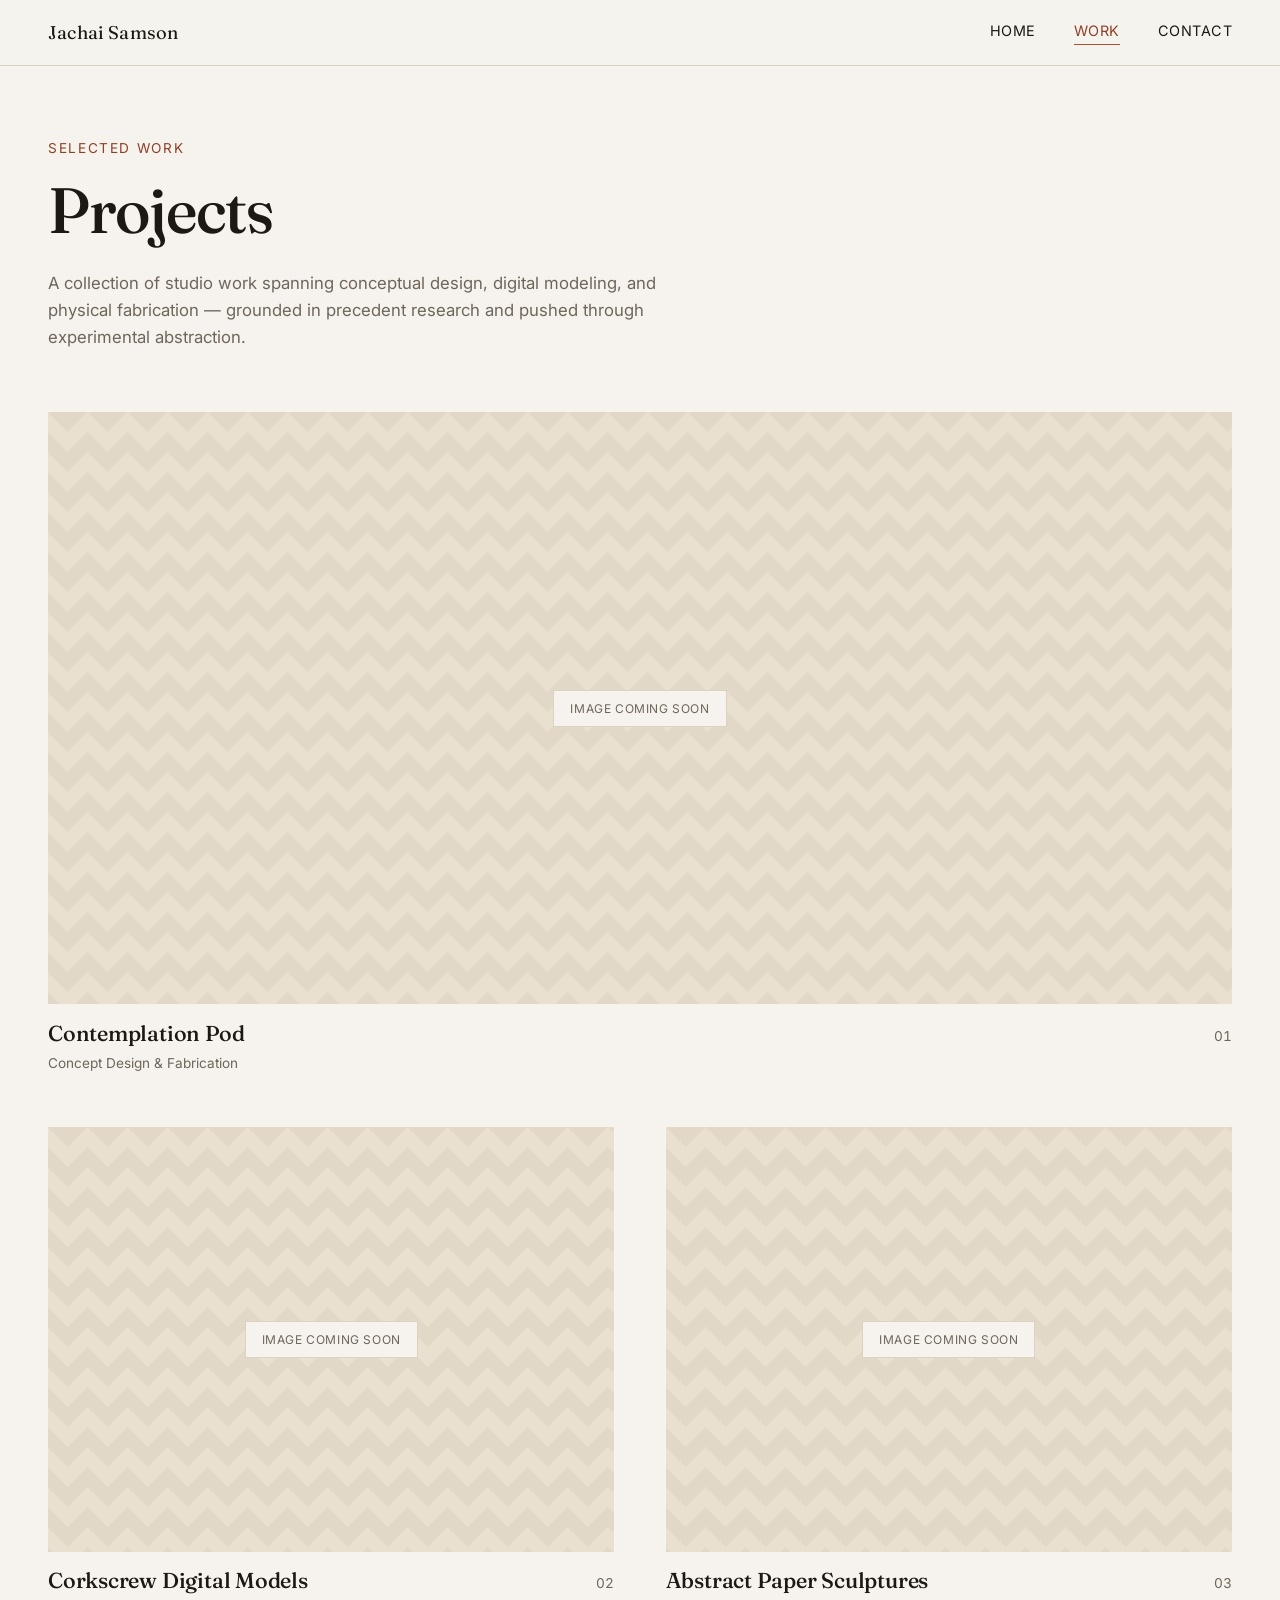
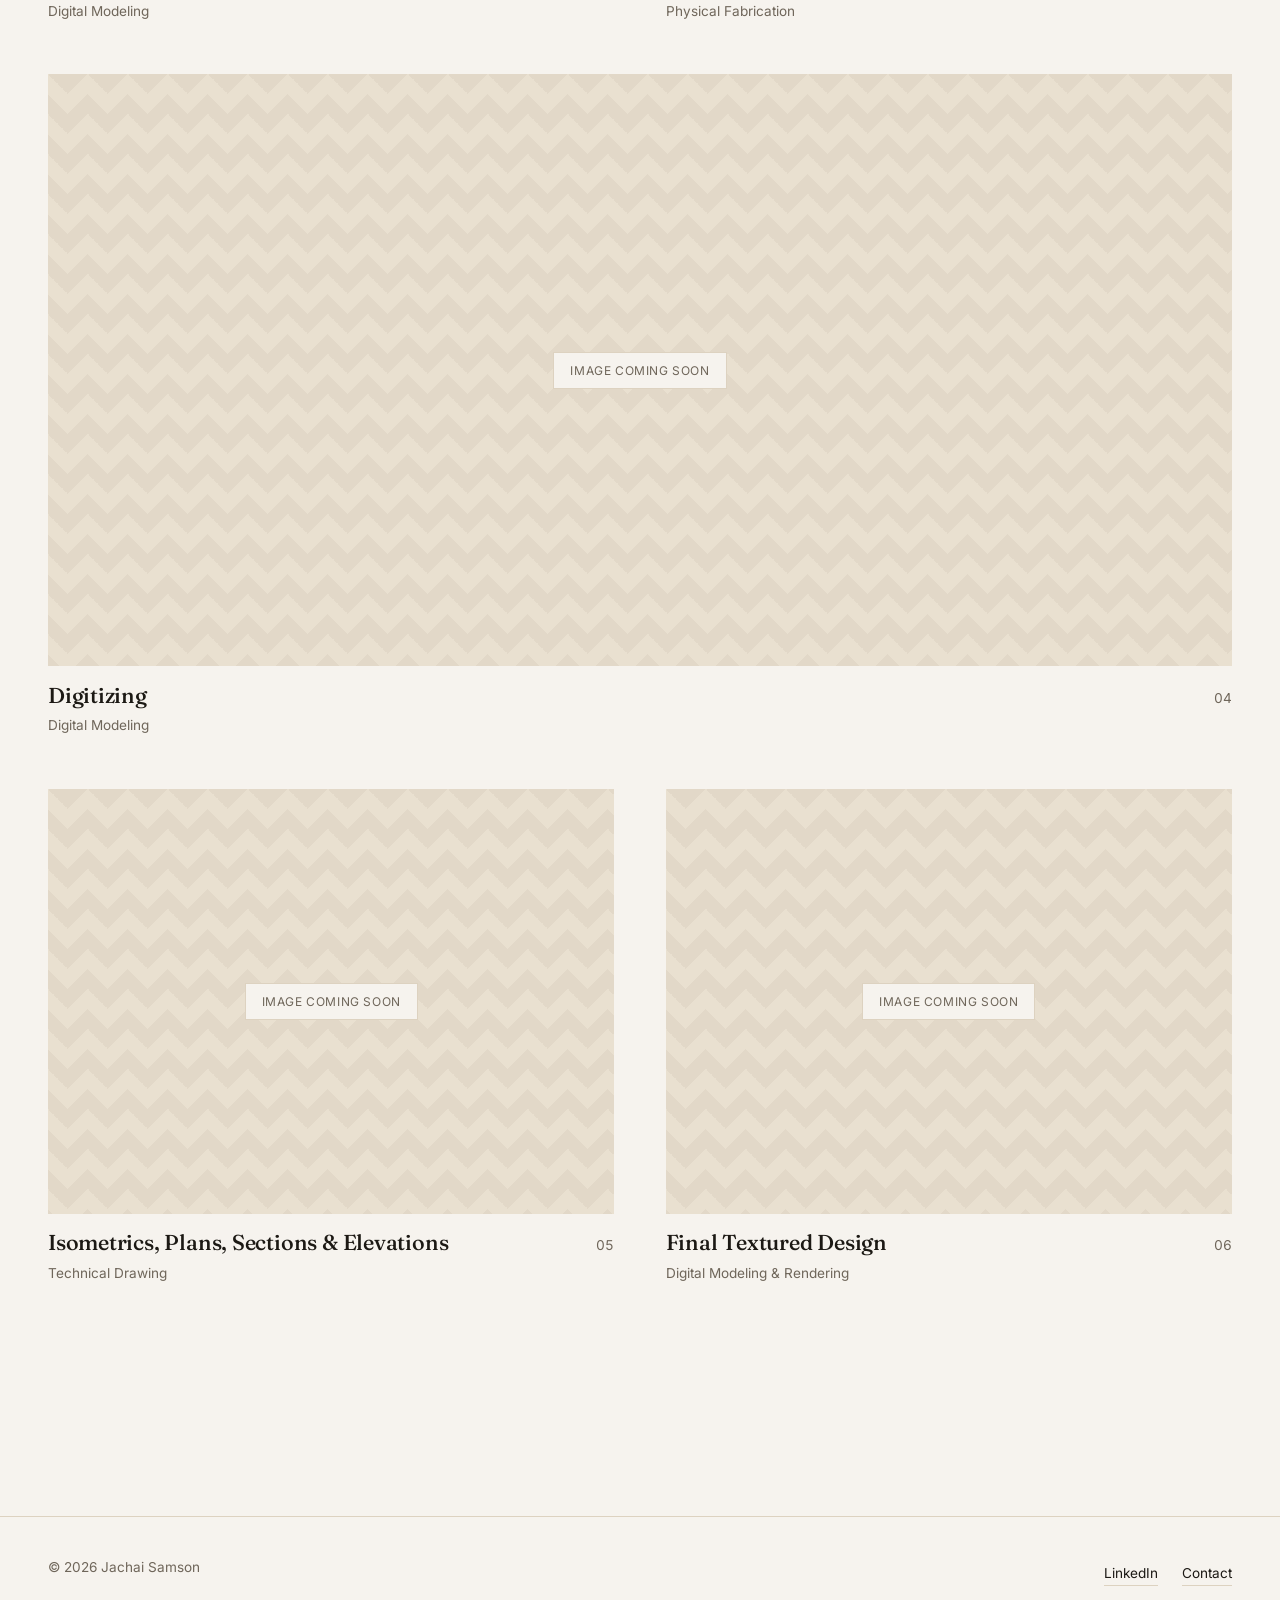
==== work.html @ 69f33fff "Scaffold architecture portfolio site Editorial static site (plain HTML/CSS/JS) replacing the Adobe P" ====
<!doctype html>
<html lang="en">
<head>
  <meta charset="UTF-8" />
  <meta name="viewport" content="width=device-width, initial-scale=1.0" />
  <title>Work — Jachai Samson</title>
  <meta name="description" content="Architecture and design projects by Jachai Samson, spanning conceptual studies, digital modeling, and physical fabrication." />

  <link rel="preconnect" href="https://fonts.googleapis.com" />
  <link rel="preconnect" href="https://fonts.gstatic.com" crossorigin />
  <link href="https://fonts.googleapis.com/css2?family=Fraunces:ital,wght@0,400;0,500;0,600;1,400&family=Inter:wght@400;500;600&display=swap" rel="stylesheet" />

  <link rel="stylesheet" href="css/style.css" />
</head>
<body>
  <a class="visually-hidden" href="#main">Skip to content</a>

  <header class="site-header">
    <div class="container site-header__inner">
      <a class="site-logo" href="index.html">Jachai Samson</a>

      <button class="nav-toggle" aria-label="Toggle navigation" aria-expanded="false">
        <span class="nav-toggle__bar"></span>
        <span class="nav-toggle__bar"></span>
        <span class="nav-toggle__bar"></span>
      </button>

      <nav class="site-nav" aria-label="Primary">
        <a href="index.html">Home</a>
        <a href="work.html" aria-current="page">Work</a>
        <a href="contact.html">Contact</a>
      </nav>
    </div>
  </header>

  <main id="main">
    <div class="container">
      <div class="page-header">
        <p class="page-header__eyebrow">Selected Work</p>
        <h1 class="page-header__title">Projects</h1>
        <p class="page-header__intro">
          A collection of studio work spanning conceptual design, digital modeling, and physical
          fabrication &mdash; grounded in precedent research and pushed through experimental abstraction.
        </p>
      </div>

      <div class="work-grid">
        <a class="work-card reveal" href="projects/contemplation-pod.html">
          <div class="work-card__frame">
            <div class="placeholder-frame"><span>Image coming soon</span></div>
          </div>
          <div class="work-card__meta">
            <h2 class="work-card__title">Contemplation Pod</h2>
            <span class="work-card__number">01</span>
          </div>
          <p class="work-card__tag">Concept Design &amp; Fabrication</p>
        </a>

        <a class="work-card reveal" href="projects/corkscrew-digital-models.html">
          <div class="work-card__frame">
            <div class="placeholder-frame"><span>Image coming soon</span></div>
          </div>
          <div class="work-card__meta">
            <h2 class="work-card__title">Corkscrew Digital Models</h2>
            <span class="work-card__number">02</span>
          </div>
          <p class="work-card__tag">Digital Modeling</p>
        </a>

        <a class="work-card reveal" href="projects/abstract-paper-sculptures.html">
          <div class="work-card__frame">
            <div class="placeholder-frame"><span>Image coming soon</span></div>
          </div>
          <div class="work-card__meta">
            <h2 class="work-card__title">Abstract Paper Sculptures</h2>
            <span class="work-card__number">03</span>
          </div>
          <p class="work-card__tag">Physical Fabrication</p>
        </a>

        <a class="work-card reveal" href="projects/digitizing.html">
          <div class="work-card__frame">
            <div class="placeholder-frame"><span>Image coming soon</span></div>
          </div>
          <div class="work-card__meta">
            <h2 class="work-card__title">Digitizing</h2>
            <span class="work-card__number">04</span>
          </div>
          <p class="work-card__tag">Digital Modeling</p>
        </a>

        <a class="work-card reveal" href="projects/isometrics-plans-sections-elevations.html">
          <div class="work-card__frame">
            <div class="placeholder-frame"><span>Image coming soon</span></div>
          </div>
          <div class="work-card__meta">
            <h2 class="work-card__title">Isometrics, Plans, Sections &amp; Elevations</h2>
            <span class="work-card__number">05</span>
          </div>
          <p class="work-card__tag">Technical Drawing</p>
        </a>

        <a class="work-card reveal" href="projects/final-textured-design.html">
          <div class="work-card__frame">
            <div class="placeholder-frame"><span>Image coming soon</span></div>
          </div>
          <div class="work-card__meta">
            <h2 class="work-card__title">Final Textured Design</h2>
            <span class="work-card__number">06</span>
          </div>
          <p class="work-card__tag">Digital Modeling &amp; Rendering</p>
        </a>
      </div>
    </div>
  </main>

  <footer class="site-footer">
    <div class="container site-footer__inner">
      <p>&copy; 2026 Jachai Samson</p>
      <div class="site-footer__links">
        <a href="https://www.linkedin.com/in/jachai-samson-758833363" target="_blank" rel="noopener">LinkedIn</a>
        <a href="contact.html">Contact</a>
      </div>
    </div>
  </footer>

  <script src="js/main.js"></script>
</body>
</html>
---- css/style.css ----
/* ==========================================================================
   Jachai Samson — Architecture Portfolio
   Design system: editorial/gallery layout, serif display + sans body,
   warm neutral palette with a terracotta accent.
   ========================================================================== */

:root {
  --color-bg: #f6f3ee;
  --color-bg-alt: #eee7db;
  --color-text: #1c1914;
  --color-text-muted: #6f665a;
  --color-accent: #b1502f;
  --color-accent-dim: #8f4026;
  --color-border: #ddd2c0;
  --color-placeholder: #e2d8c8;

  --font-serif: "Fraunces", "Georgia", serif;
  --font-sans: "Inter", -apple-system, BlinkMacSystemFont, "Segoe UI", sans-serif;

  --container-max: 1400px;
  --gutter: clamp(1.25rem, 4vw, 3rem);

  --transition-base: 0.4s cubic-bezier(0.22, 1, 0.36, 1);
}

*,
*::before,
*::after {
  box-sizing: border-box;
}

html {
  scroll-behavior: smooth;
}

body {
  margin: 0;
  background: var(--color-bg);
  color: var(--color-text);
  font-family: var(--font-sans);
  font-size: 16px;
  line-height: 1.6;
  -webkit-font-smoothing: antialiased;
}

img {
  max-width: 100%;
  display: block;
}

a {
  color: inherit;
  text-decoration: none;
}

h1, h2, h3, h4 {
  font-family: var(--font-serif);
  font-weight: 500;
  line-height: 1.1;
  margin: 0;
}

p {
  margin: 0 0 1em;
}

.container {
  max-width: var(--container-max);
  margin: 0 auto;
  padding-left: var(--gutter);
  padding-right: var(--gutter);
}

.visually-hidden {
  position: absolute;
  width: 1px;
  height: 1px;
  overflow: hidden;
  clip: rect(0 0 0 0);
  white-space: nowrap;
}

/* ==========================================================================
   Site header / nav
   ========================================================================== */

.site-header {
  position: sticky;
  top: 0;
  z-index: 100;
  background: rgba(246, 243, 238, 0.9);
  backdrop-filter: blur(8px);
  border-bottom: 1px solid var(--color-border);
}

.site-header__inner {
  display: flex;
  align-items: center;
  justify-content: space-between;
  padding-top: 1.1rem;
  padding-bottom: 1.1rem;
}

.site-logo {
  font-family: var(--font-serif);
  font-size: 1.15rem;
  letter-spacing: 0.01em;
}

.site-nav {
  display: flex;
  align-items: center;
  gap: clamp(1.25rem, 3vw, 2.5rem);
}

.site-nav a {
  font-size: 0.9rem;
  letter-spacing: 0.03em;
  text-transform: uppercase;
  position: relative;
  padding-bottom: 0.2rem;
}

.site-nav a::after {
  content: "";
  position: absolute;
  left: 0;
  right: 100%;
  bottom: 0;
  height: 1px;
  background: var(--color-accent);
  transition: right var(--transition-base);
}

.site-nav a:hover::after,
.site-nav a[aria-current="page"]::after {
  right: 0;
}

.site-nav a[aria-current="page"] {
  color: var(--color-accent-dim);
}

.nav-toggle {
  display: none;
  background: none;
  border: none;
  cursor: pointer;
  padding: 0.5rem;
  margin: -0.5rem;
}

.nav-toggle__bar {
  display: block;
  width: 24px;
  height: 1px;
  background: var(--color-text);
  margin: 6px 0;
  transition: transform var(--transition-base), opacity var(--transition-base);
}

@media (max-width: 720px) {
  .nav-toggle {
    display: block;
    z-index: 110;
  }

  .site-nav {
    position: fixed;
    inset: 0;
    background: var(--color-bg);
    flex-direction: column;
    justify-content: center;
    gap: 2rem;
    transform: translateY(-100%);
    opacity: 0;
    transition: transform var(--transition-base), opacity var(--transition-base);
  }

  .site-nav a {
    font-size: 1.1rem;
  }

  body.nav-open .site-nav {
    transform: translateY(0);
    opacity: 1;
  }

  body.nav-open .nav-toggle__bar:nth-child(1) {
    transform: translateY(7px) rotate(45deg);
  }

  body.nav-open .nav-toggle__bar:nth-child(2) {
    opacity: 0;
  }

  body.nav-open .nav-toggle__bar:nth-child(3) {
    transform: translateY(-7px) rotate(-45deg);
  }

  body.nav-open {
    overflow: hidden;
  }
}

/* ==========================================================================
   Footer
   ========================================================================== */

.site-footer {
  border-top: 1px solid var(--color-border);
  margin-top: clamp(4rem, 10vw, 8rem);
}

.site-footer__inner {
  display: flex;
  flex-wrap: wrap;
  gap: 1rem 2rem;
  align-items: center;
  justify-content: space-between;
  padding-top: 2.5rem;
  padding-bottom: 2.5rem;
  font-size: 0.85rem;
  color: var(--color-text-muted);
}

.site-footer a {
  color: var(--color-text);
  border-bottom: 1px solid var(--color-border);
  transition: border-color var(--transition-base), color var(--transition-base);
}

.site-footer a:hover {
  color: var(--color-accent);
  border-color: var(--color-accent);
}

.site-footer__links {
  display: flex;
  gap: 1.5rem;
}

/* ==========================================================================
   Home page
   ========================================================================== */

.hero {
  min-height: calc(100svh - 65px);
  display: flex;
  flex-direction: column;
  justify-content: center;
  padding-top: clamp(2rem, 8vh, 5rem);
  padding-bottom: clamp(2rem, 8vh, 5rem);
}

.hero__eyebrow {
  font-size: 0.85rem;
  letter-spacing: 0.12em;
  text-transform: uppercase;
  color: var(--color-accent-dim);
  margin-bottom: 1.5rem;
}

.hero__name {
  font-size: clamp(2.75rem, 9vw, 6.5rem);
  letter-spacing: -0.02em;
  max-width: 16ch;
}

.hero__role {
  font-family: var(--font-serif);
  font-style: italic;
  font-weight: 400;
  font-size: clamp(1.25rem, 2.5vw, 1.75rem);
  color: var(--color-text-muted);
  margin-top: 1rem;
  max-width: 30ch;
}

.hero__bio {
  max-width: 56ch;
  font-size: 1.05rem;
  color: var(--color-text-muted);
  margin-top: 2.25rem;
}

.hero__actions {
  margin-top: 2.5rem;
  display: flex;
  gap: 1.5rem;
  flex-wrap: wrap;
  align-items: center;
}

.btn {
  display: inline-flex;
  align-items: center;
  gap: 0.6rem;
  font-size: 0.9rem;
  letter-spacing: 0.03em;
  text-transform: uppercase;
  padding: 0.95rem 1.75rem;
  border: 1px solid var(--color-text);
  transition: background var(--transition-base), color var(--transition-base), border-color var(--transition-base);
}

.btn:hover {
  background: var(--color-text);
  color: var(--color-bg);
}

.btn--accent {
  border-color: var(--color-accent);
  background: var(--color-accent);
  color: #fbf8f3;
}

.btn--accent:hover {
  background: var(--color-accent-dim);
  border-color: var(--color-accent-dim);
  color: #fbf8f3;
}

.credentials {
  padding-top: clamp(3rem, 8vh, 5rem);
  padding-bottom: clamp(3rem, 8vh, 5rem);
  border-top: 1px solid var(--color-border);
  display: grid;
  grid-template-columns: repeat(auto-fit, minmax(220px, 1fr));
  gap: 2.5rem;
}

.credentials__item h3 {
  font-size: 0.8rem;
  letter-spacing: 0.08em;
  text-transform: uppercase;
  color: var(--color-accent-dim);
  margin-bottom: 0.75rem;
  font-family: var(--font-sans);
  font-weight: 600;
}

.credentials__item p {
  color: var(--color-text-muted);
  font-size: 0.95rem;
  margin: 0;
}

/* ==========================================================================
   Page header (used on interior pages)
   ========================================================================== */

.page-header {
  padding-top: clamp(3rem, 8vh, 6rem);
  padding-bottom: clamp(2rem, 5vh, 3rem);
}

.page-header__eyebrow {
  font-size: 0.85rem;
  letter-spacing: 0.12em;
  text-transform: uppercase;
  color: var(--color-accent-dim);
  margin-bottom: 1rem;
}

.page-header__title {
  font-size: clamp(2.25rem, 6vw, 4rem);
  letter-spacing: -0.02em;
  max-width: 20ch;
}

.page-header__intro {
  margin-top: 1.5rem;
  max-width: 60ch;
  color: var(--color-text-muted);
  font-size: 1.05rem;
}

/* ==========================================================================
   Work grid
   ========================================================================== */

.work-grid {
  display: grid;
  grid-template-columns: repeat(2, 1fr);
  gap: clamp(1.5rem, 3vw, 3rem) clamp(1.5rem, 4vw, 4rem);
  padding-bottom: clamp(4rem, 10vh, 7rem);
}

.work-card {
  display: block;
}

.work-card:nth-child(3n+1) {
  grid-column: 1 / -1;
}

.work-card__frame {
  position: relative;
  overflow: hidden;
  aspect-ratio: 4 / 3;
  background: var(--color-placeholder);
}

.work-card:nth-child(3n+1) .work-card__frame {
  aspect-ratio: 16 / 8;
}

.work-card__frame img {
  width: 100%;
  height: 100%;
  object-fit: cover;
  transition: transform 0.6s cubic-bezier(0.22, 1, 0.36, 1);
}

.work-card:hover .work-card__frame img {
  transform: scale(1.035);
}

.placeholder-frame {
  width: 100%;
  height: 100%;
  display: flex;
  align-items: center;
  justify-content: center;
  color: var(--color-text-muted);
  background-image: linear-gradient(135deg, var(--color-placeholder) 25%, transparent 25%),
    linear-gradient(225deg, var(--color-placeholder) 25%, transparent 25%),
    linear-gradient(45deg, var(--color-placeholder) 25%, transparent 25%),
    linear-gradient(315deg, var(--color-placeholder) 25%, #e9e0d0 25%);
  background-position: 20px 0, 20px 0, 0 0, 0 0;
  background-size: 40px 40px;
  background-color: #efe7d9;
}

.placeholder-frame span {
  background: var(--color-bg);
  border: 1px solid var(--color-border);
  padding: 0.5rem 1rem;
  font-size: 0.75rem;
  letter-spacing: 0.05em;
  text-transform: uppercase;
  color: var(--color-text-muted);
}

.work-card__meta {
  display: flex;
  justify-content: space-between;
  align-items: baseline;
  margin-top: 1.1rem;
  gap: 1rem;
}

.work-card__title {
  font-size: 1.35rem;
  letter-spacing: -0.01em;
}

.work-card__number {
  font-size: 0.85rem;
  color: var(--color-text-muted);
  font-variant-numeric: tabular-nums;
  white-space: nowrap;
}

.work-card__tag {
  font-size: 0.85rem;
  color: var(--color-text-muted);
  margin-top: 0.35rem;
}

@media (max-width: 720px) {
  .work-grid {
    grid-template-columns: 1fr;
  }

  .work-card:nth-child(3n+1) {
    grid-column: auto;
  }

  .work-card:nth-child(3n+1) .work-card__frame {
    aspect-ratio: 4 / 3;
  }
}

/* ==========================================================================
   Project detail page
   ========================================================================== */

.project-meta {
  display: flex;
  flex-wrap: wrap;
  gap: 0.5rem 2.5rem;
  padding: 1.75rem 0;
  margin-top: 1rem;
  border-top: 1px solid var(--color-border);
  border-bottom: 1px solid var(--color-border);
}

.project-meta dt {
  font-size: 0.75rem;
  letter-spacing: 0.08em;
  text-transform: uppercase;
  color: var(--color-text-muted);
  margin: 0;
}

.project-meta dd {
  margin: 0.35rem 0 0;
  font-size: 0.95rem;
}

.project-body {
  padding-top: clamp(2.5rem, 6vh, 4rem);
  display: grid;
  grid-template-columns: minmax(0, 2fr) minmax(0, 1fr);
  gap: clamp(2rem, 6vw, 6rem);
}

.project-body__text {
  font-size: 1.08rem;
  color: var(--color-text);
  max-width: 62ch;
}

.project-body__text p + p {
  margin-top: 1.25em;
}

@media (max-width: 900px) {
  .project-body {
    grid-template-columns: 1fr;
  }
}

.project-gallery {
  padding-top: clamp(3rem, 8vh, 5rem);
  padding-bottom: clamp(3rem, 8vh, 5rem);
  display: flex;
  flex-direction: column;
  gap: clamp(1.5rem, 4vw, 3rem);
}

.project-gallery figure {
  margin: 0;
}

.project-gallery .placeholder-frame {
  aspect-ratio: 3 / 2;
}

.project-gallery img {
  width: 100%;
  height: auto;
}

.project-gallery figcaption {
  margin-top: 0.75rem;
  font-size: 0.85rem;
  color: var(--color-text-muted);
}

.project-nav {
  display: flex;
  justify-content: space-between;
  padding: clamp(2.5rem, 6vh, 4rem) 0;
  border-top: 1px solid var(--color-border);
  gap: 1.5rem;
}

.project-nav__link {
  display: flex;
  flex-direction: column;
  gap: 0.4rem;
}

.project-nav__link--next {
  text-align: right;
  align-items: flex-end;
}

.project-nav__label {
  font-size: 0.75rem;
  letter-spacing: 0.08em;
  text-transform: uppercase;
  color: var(--color-text-muted);
}

.project-nav__title {
  font-family: var(--font-serif);
  font-size: 1.25rem;
  transition: color var(--transition-base);
}

.project-nav__link:hover .project-nav__title {
  color: var(--color-accent);
}

/* ==========================================================================
   Contact page
   ========================================================================== */

.contact-block {
  padding-bottom: clamp(4rem, 10vh, 7rem);
  display: grid;
  grid-template-columns: repeat(auto-fit, minmax(240px, 1fr));
  gap: 2.5rem;
  max-width: 900px;
}

.contact-card {
  padding: 2rem;
  border: 1px solid var(--color-border);
}

.contact-card h3 {
  font-size: 1rem;
  text-transform: uppercase;
  letter-spacing: 0.06em;
  font-family: var(--font-sans);
  font-weight: 600;
  color: var(--color-accent-dim);
  margin-bottom: 0.9rem;
}

.contact-card a {
  font-size: 1.05rem;
  border-bottom: 1px solid var(--color-border);
  transition: color var(--transition-base), border-color var(--transition-base);
}

.contact-card a:hover {
  color: var(--color-accent);
  border-color: var(--color-accent);
}

/* ==========================================================================
   Scroll reveal
   ========================================================================== */

.reveal {
  opacity: 0;
  transform: translateY(24px);
  transition: opacity 0.8s cubic-bezier(0.22, 1, 0.36, 1), transform 0.8s cubic-bezier(0.22, 1, 0.36, 1);
}

.reveal.is-visible {
  opacity: 1;
  transform: translateY(0);
}

@media (prefers-reduced-motion: reduce) {
  .reveal {
    opacity: 1;
    transform: none;
    transition: none;
  }

  html {
    scroll-behavior: auto;
  }
}
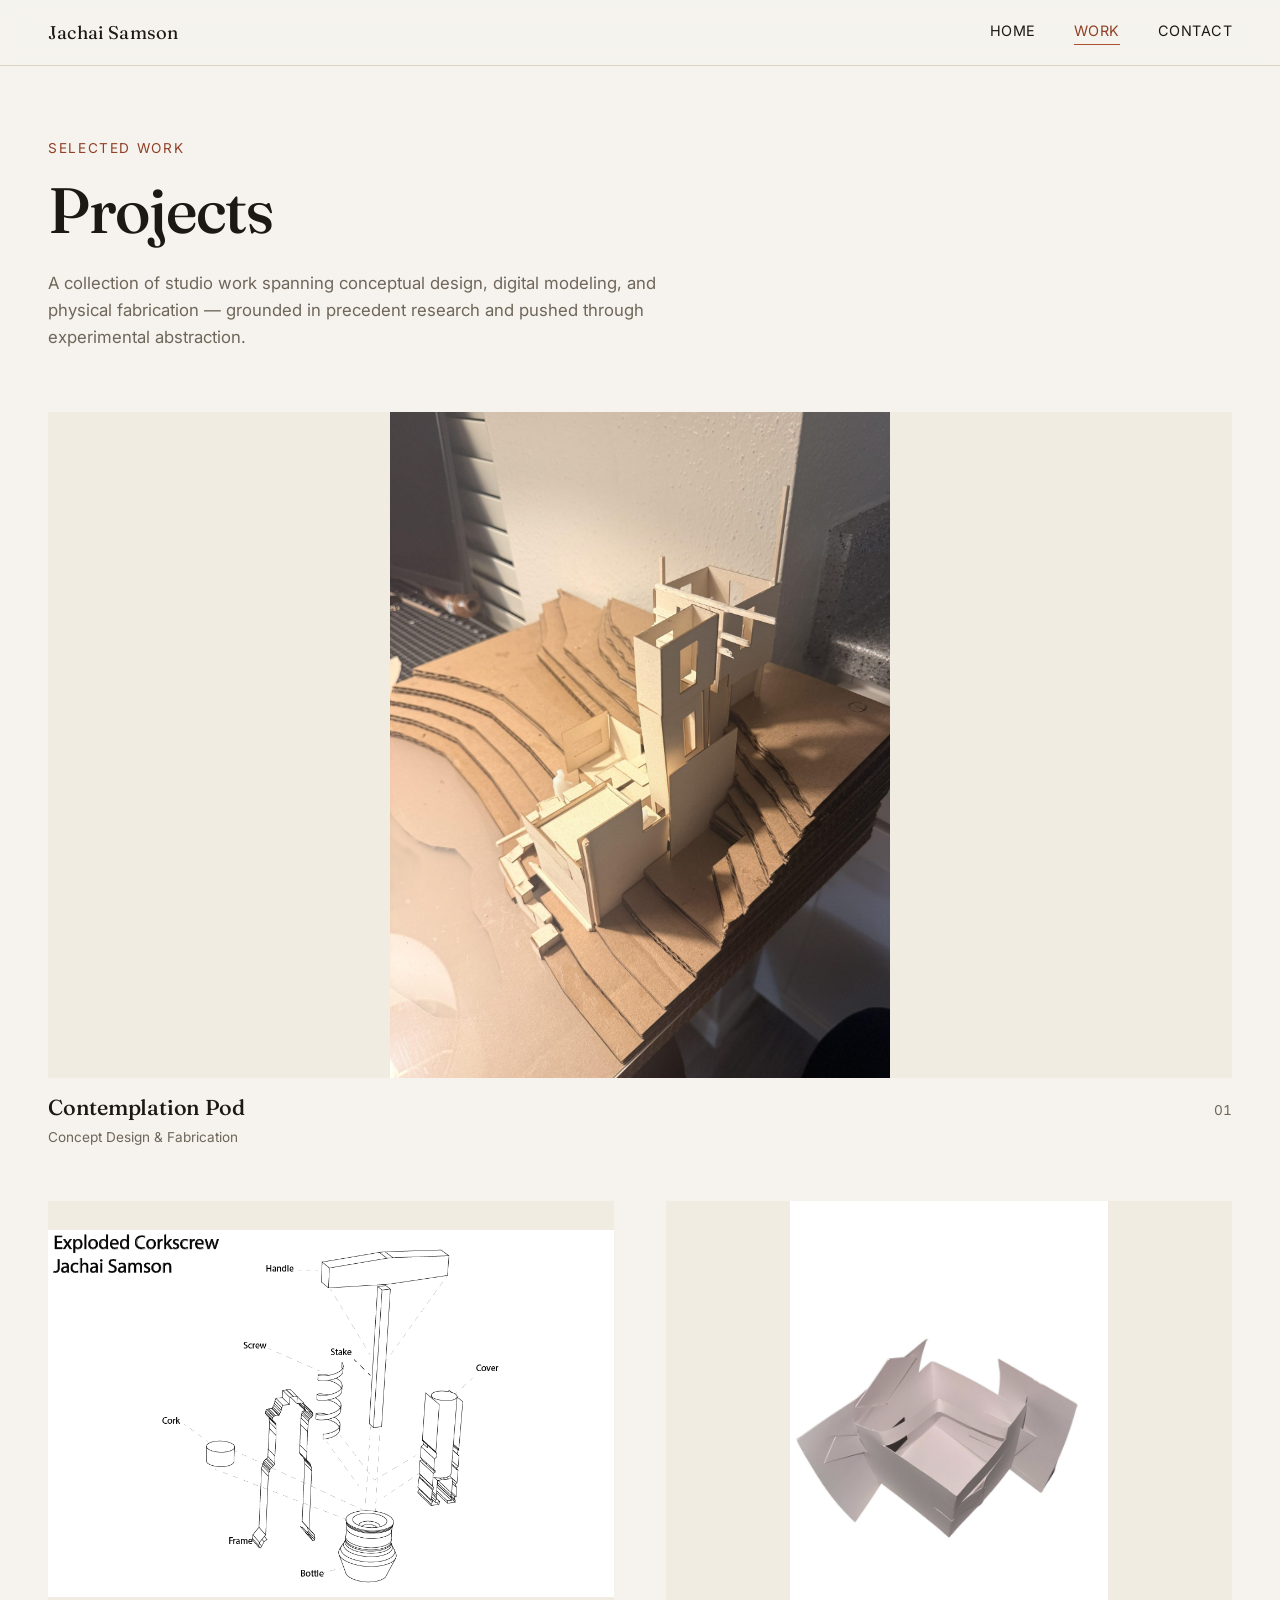
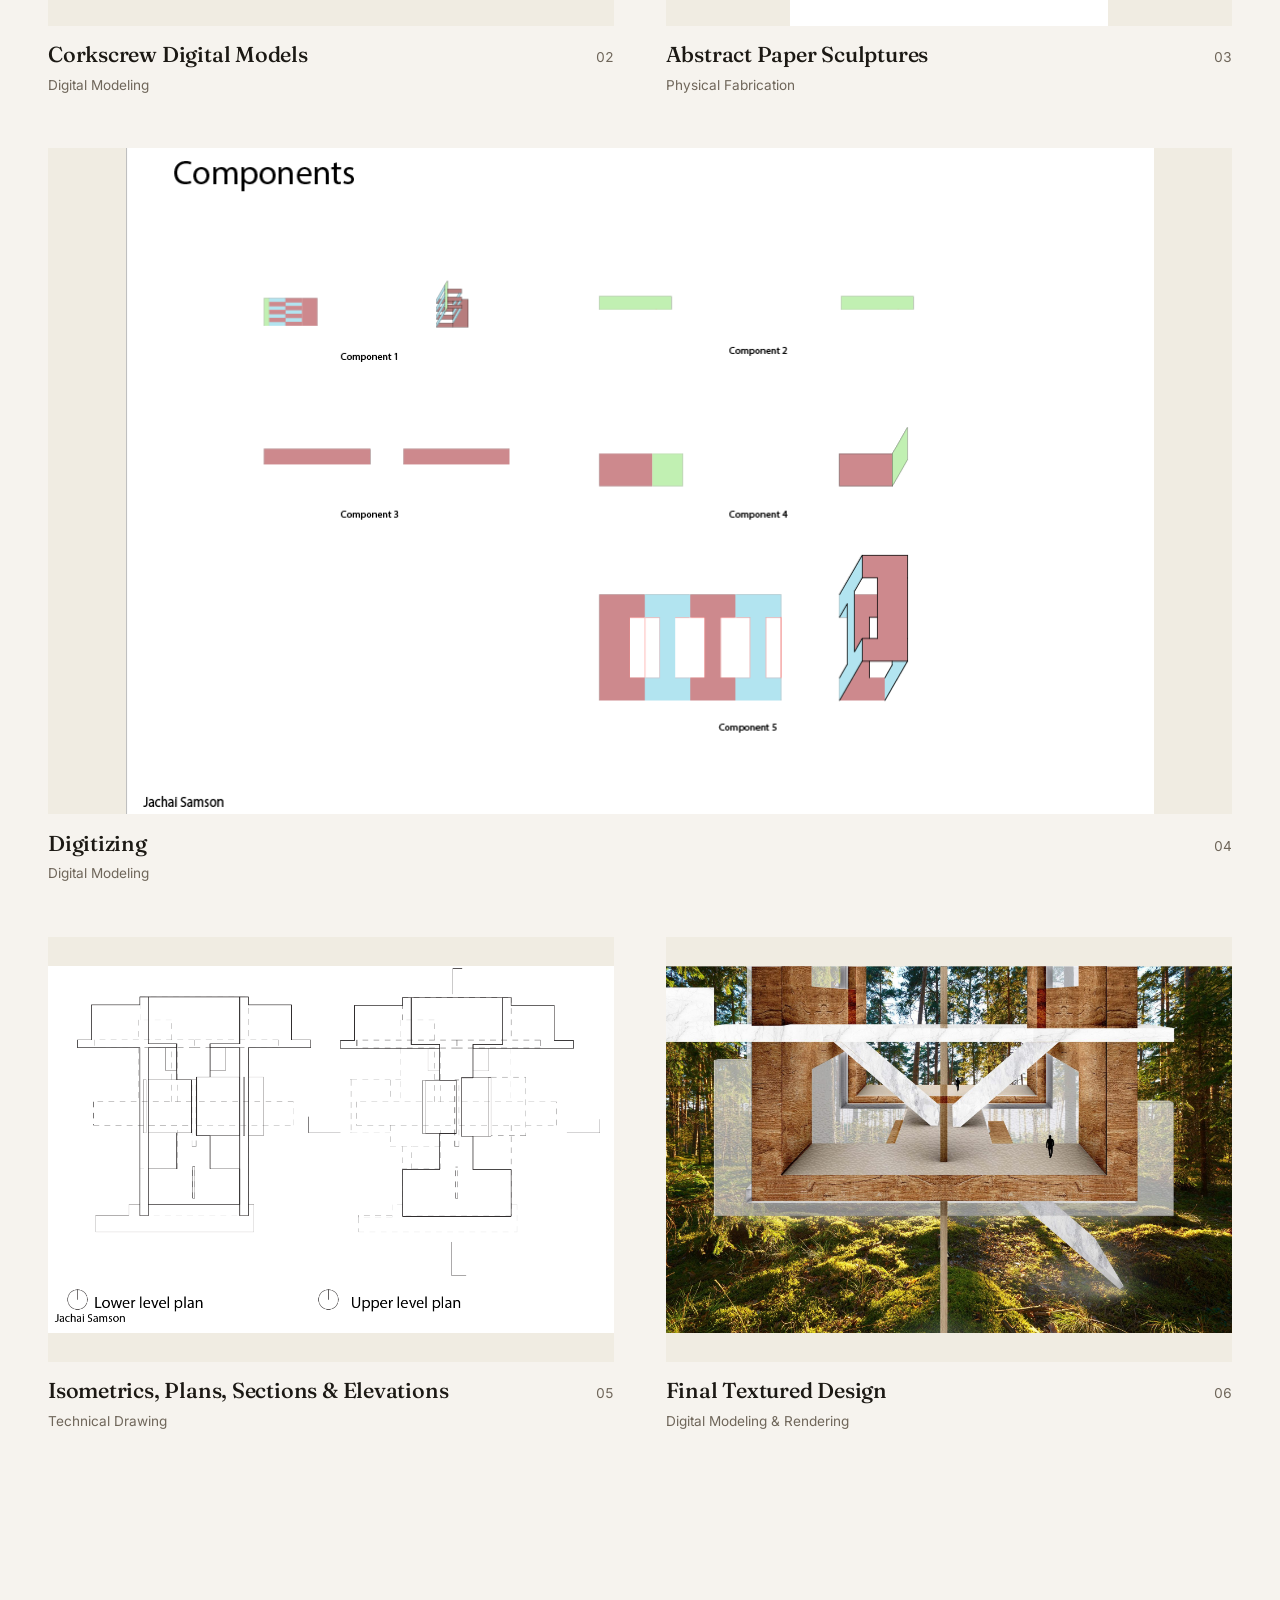
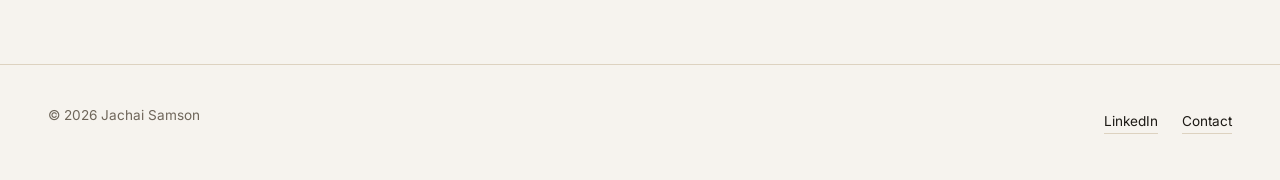
==== commit 68890eed: "Add real project content and images for all 6 projects Pulled descriptions and images from the old A" ====
--- a/work.html
+++ b/work.html
@@ -47,7 +47,7 @@
       <div class="work-grid">
         <a class="work-card reveal" href="projects/contemplation-pod.html">
           <div class="work-card__frame">
-            <div class="placeholder-frame"><span>Image coming soon</span></div>
+            <img src="images/contemplation-pod/01.jpg" alt="Physical chipboard model of the Contemplation Pod, a tower rising from a stepped, contour-lined base" loading="lazy" />
           </div>
           <div class="work-card__meta">
             <h2 class="work-card__title">Contemplation Pod</h2>
@@ -58,7 +58,7 @@
 
         <a class="work-card reveal" href="projects/corkscrew-digital-models.html">
           <div class="work-card__frame">
-            <div class="placeholder-frame"><span>Image coming soon</span></div>
+            <img src="images/corkscrew-digital-models/01.png" alt="Exploded axonometric diagram of a corkscrew modeled in Rhino" loading="lazy" />
           </div>
           <div class="work-card__meta">
             <h2 class="work-card__title">Corkscrew Digital Models</h2>
@@ -69,7 +69,7 @@
 
         <a class="work-card reveal" href="projects/abstract-paper-sculptures.html">
           <div class="work-card__frame">
-            <div class="placeholder-frame"><span>Image coming soon</span></div>
+            <img src="images/abstract-paper-sculptures/01.jpg" alt="Hand-folded white paper sculpture with sharp angular planes" loading="lazy" />
           </div>
           <div class="work-card__meta">
             <h2 class="work-card__title">Abstract Paper Sculptures</h2>
@@ -80,7 +80,7 @@
 
         <a class="work-card reveal" href="projects/digitizing.html">
           <div class="work-card__frame">
-            <div class="placeholder-frame"><span>Image coming soon</span></div>
+            <img src="images/digitizing/01.png" alt="Digital component diagram of the deconstructed paper sculpture, rebuilt in Rhino" loading="lazy" />
           </div>
           <div class="work-card__meta">
             <h2 class="work-card__title">Digitizing</h2>
@@ -91,7 +91,7 @@
 
         <a class="work-card reveal" href="projects/isometrics-plans-sections-elevations.html">
           <div class="work-card__frame">
-            <div class="placeholder-frame"><span>Image coming soon</span></div>
+            <img src="images/isometrics-plans-sections-elevations/03.png" alt="Lower and upper level floor plans of the abstract architectural design" loading="lazy" />
           </div>
           <div class="work-card__meta">
             <h2 class="work-card__title">Isometrics, Plans, Sections &amp; Elevations</h2>
@@ -102,7 +102,7 @@
 
         <a class="work-card reveal" href="projects/final-textured-design.html">
           <div class="work-card__frame">
-            <div class="placeholder-frame"><span>Image coming soon</span></div>
+            <img src="images/final-textured-design/01.jpg" alt="Photorealistic rendered interior view of the design set in a forest, with crossed structural beams meeting at a central column" loading="lazy" />
           </div>
           <div class="work-card__meta">
             <h2 class="work-card__title">Final Textured Design</h2>
--- a/css/style.css
+++ b/css/style.css
@@ -399,17 +399,20 @@
   position: relative;
   overflow: hidden;
   aspect-ratio: 4 / 3;
-  background: var(--color-placeholder);
+  background: #f0ece2;
+  display: flex;
+  align-items: center;
+  justify-content: center;
 }
 
 .work-card:nth-child(3n+1) .work-card__frame {
-  aspect-ratio: 16 / 8;
+  aspect-ratio: 16 / 9;
 }
 
 .work-card__frame img {
   width: 100%;
   height: 100%;
-  object-fit: cover;
+  object-fit: contain;
   transition: transform 0.6s cubic-bezier(0.22, 1, 0.36, 1);
 }
 
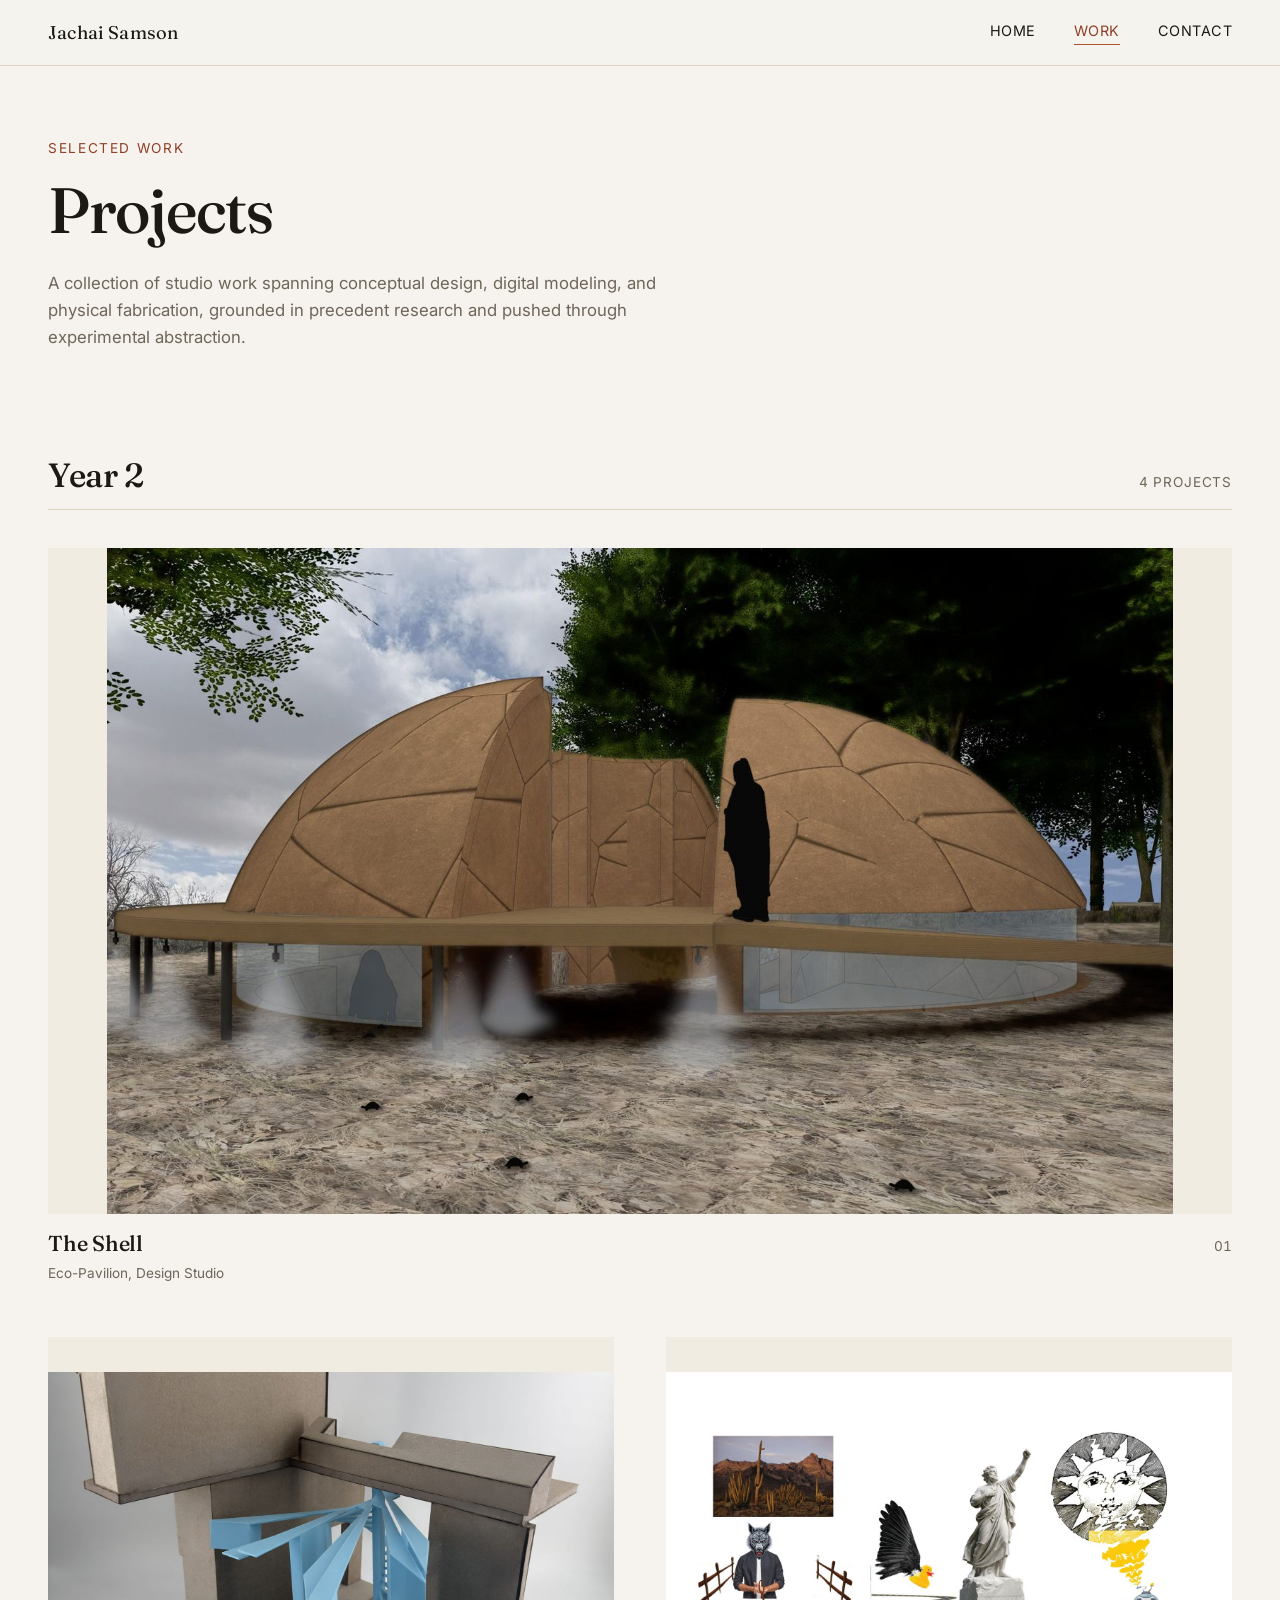
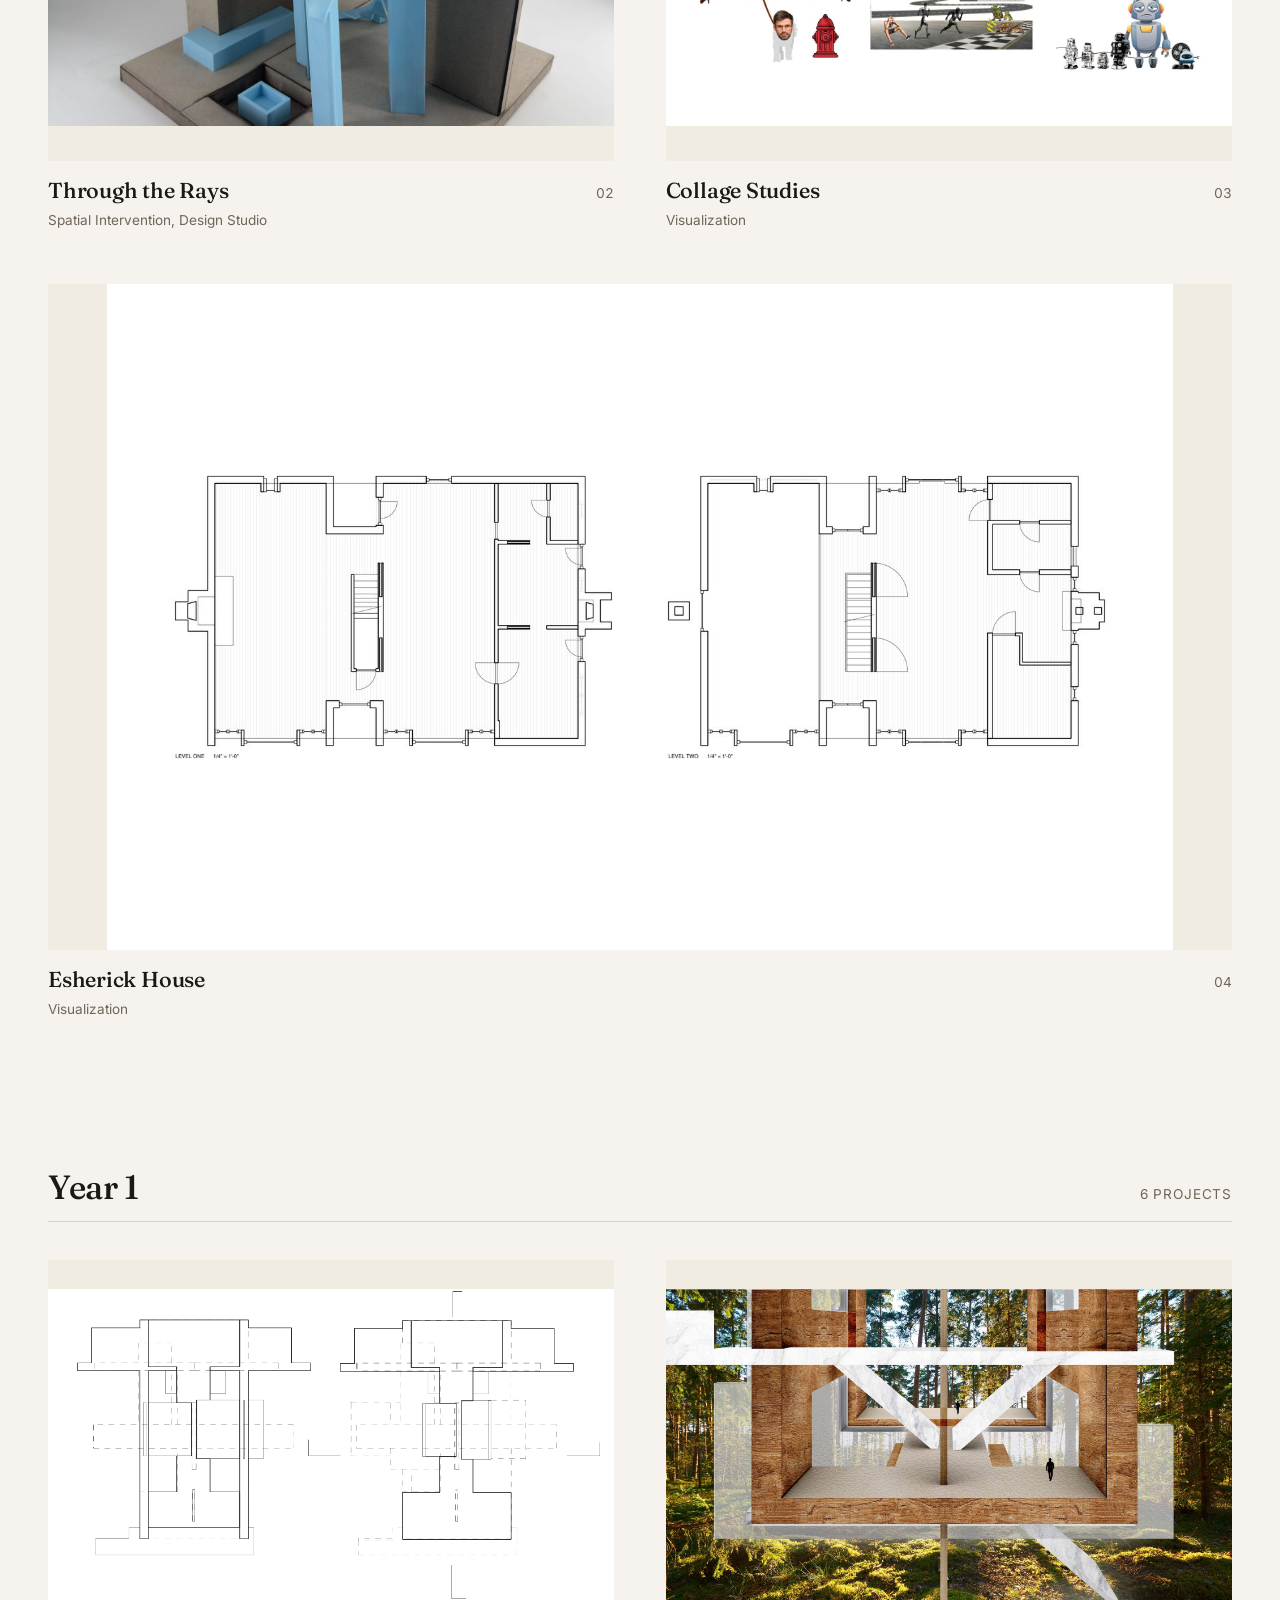
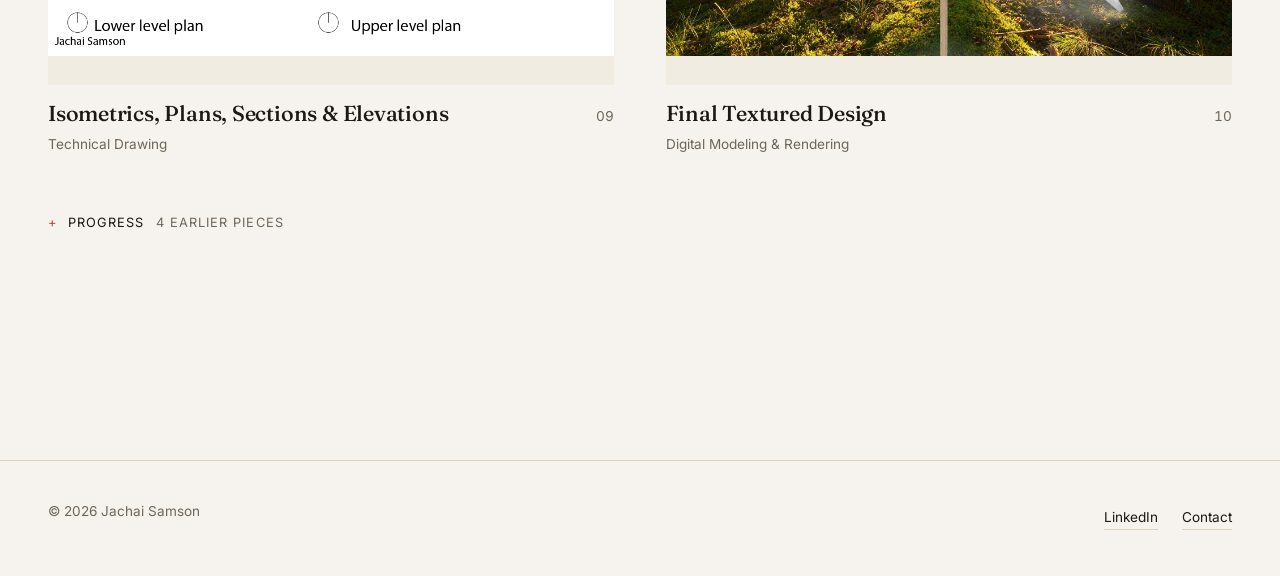
==== commit b985e601: "Add Year 2 work and group the Work page by year New projects: The Shell and Through the Rays (ARCH 2" ====
--- a/work.html
+++ b/work.html
@@ -3,8 +3,8 @@
 <head>
   <meta charset="UTF-8" />
   <meta name="viewport" content="width=device-width, initial-scale=1.0" />
-  <title>Work — Jachai Samson</title>
-  <meta name="description" content="Architecture and design projects by Jachai Samson, spanning conceptual studies, digital modeling, and physical fabrication." />
+  <title>Work - Jachai Samson</title>
+  <meta name="description" content="Architecture and design projects by Jachai Samson, spanning studio design, visualization, digital modeling, and physical fabrication." />
 
   <link rel="preconnect" href="https://fonts.googleapis.com" />
   <link rel="preconnect" href="https://fonts.gstatic.com" crossorigin />
@@ -40,77 +40,115 @@
         <h1 class="page-header__title">Projects</h1>
         <p class="page-header__intro">
           A collection of studio work spanning conceptual design, digital modeling, and physical
-          fabrication &mdash; grounded in precedent research and pushed through experimental abstraction.
+          fabrication, grounded in precedent research and pushed through experimental abstraction.
         </p>
       </div>
 
-      <div class="work-grid">
-        <a class="work-card reveal" href="projects/contemplation-pod.html">
+      <section aria-labelledby="year-2">
+        <div class="work-year">
+          <h2 id="year-2">Year 2</h2>
+          <span>4 projects</span>
+        </div>
+        <div class="work-grid">
+        <a class="work-card reveal" href="projects/the-shell.html">
           <div class="work-card__frame">
-            <img src="images/contemplation-pod/01.jpg" alt="Physical chipboard model of the Contemplation Pod, a tower rising from a stepped, contour-lined base" loading="lazy" />
+            <img src="images/the-shell/thumb.jpg" alt="Rendered exterior of The Shell, a split dome pavilion on a deck in the Rio Grande bosque" loading="lazy" decoding="async" />
           </div>
           <div class="work-card__meta">
-            <h2 class="work-card__title">Contemplation Pod</h2>
+            <h3 class="work-card__title">The Shell</h3>
             <span class="work-card__number">01</span>
           </div>
-          <p class="work-card__tag">Concept Design &amp; Fabrication</p>
+          <p class="work-card__tag">Eco-Pavilion, Design Studio</p>
         </a>
-
-        <a class="work-card reveal" href="projects/corkscrew-digital-models.html">
+        <a class="work-card reveal" href="projects/through-the-rays.html">
           <div class="work-card__frame">
-            <img src="images/corkscrew-digital-models/01.png" alt="Exploded axonometric diagram of a corkscrew modeled in Rhino" loading="lazy" />
+            <img src="images/through-the-rays/thumb.jpg" alt="Chipboard model with blue 3D-printed fins radiating from a central spiral stair" loading="lazy" decoding="async" />
           </div>
           <div class="work-card__meta">
-            <h2 class="work-card__title">Corkscrew Digital Models</h2>
+            <h3 class="work-card__title">Through the Rays</h3>
             <span class="work-card__number">02</span>
           </div>
-          <p class="work-card__tag">Digital Modeling</p>
+          <p class="work-card__tag">Spatial Intervention, Design Studio</p>
         </a>
-
-        <a class="work-card reveal" href="projects/abstract-paper-sculptures.html">
+        <a class="work-card reveal" href="projects/collage-studies.html">
           <div class="work-card__frame">
-            <img src="images/abstract-paper-sculptures/01.jpg" alt="Hand-folded white paper sculpture with sharp angular planes" loading="lazy" />
+            <img src="images/collage-studies/thumb.jpg" alt="Three collages side by side: a wolf-masked figure on a leash, a winged rubber duck and statue above a race, and a sulking robot beneath an engraved sun" loading="lazy" decoding="async" />
           </div>
           <div class="work-card__meta">
-            <h2 class="work-card__title">Abstract Paper Sculptures</h2>
+            <h3 class="work-card__title">Collage Studies</h3>
             <span class="work-card__number">03</span>
           </div>
-          <p class="work-card__tag">Physical Fabrication</p>
+          <p class="work-card__tag">Visualization</p>
         </a>
-
-        <a class="work-card reveal" href="projects/digitizing.html">
+        <a class="work-card reveal" href="projects/esherick-house.html">
           <div class="work-card__frame">
-            <img src="images/digitizing/01.png" alt="Digital component diagram of the deconstructed paper sculpture, rebuilt in Rhino" loading="lazy" />
+            <img src="images/esherick-house/thumb.jpg" alt="Level one and level two plans of the Esherick House" loading="lazy" decoding="async" />
           </div>
           <div class="work-card__meta">
-            <h2 class="work-card__title">Digitizing</h2>
+            <h3 class="work-card__title">Esherick House</h3>
             <span class="work-card__number">04</span>
           </div>
-          <p class="work-card__tag">Digital Modeling</p>
+          <p class="work-card__tag">Visualization</p>
         </a>
+        </div>
+      </section>
 
+      <section aria-labelledby="year-1">
+        <div class="work-year">
+          <h2 id="year-1">Year 1</h2>
+          <span>6 projects</span>
+        </div>
+        <div class="work-grid work-grid--pair">
         <a class="work-card reveal" href="projects/isometrics-plans-sections-elevations.html">
           <div class="work-card__frame">
-            <img src="images/isometrics-plans-sections-elevations/03.png" alt="Lower and upper level floor plans of the abstract architectural design" loading="lazy" />
+            <img src="images/isometrics-plans-sections-elevations/03.png" alt="Lower and upper level floor plans of the abstract architectural design" loading="lazy" decoding="async" />
           </div>
           <div class="work-card__meta">
-            <h2 class="work-card__title">Isometrics, Plans, Sections &amp; Elevations</h2>
-            <span class="work-card__number">05</span>
+            <h3 class="work-card__title">Isometrics, Plans, Sections &amp; Elevations</h3>
+            <span class="work-card__number">09</span>
           </div>
           <p class="work-card__tag">Technical Drawing</p>
         </a>
-
         <a class="work-card reveal" href="projects/final-textured-design.html">
           <div class="work-card__frame">
-            <img src="images/final-textured-design/01.jpg" alt="Photorealistic rendered interior view of the design set in a forest, with crossed structural beams meeting at a central column" loading="lazy" />
+            <img src="images/final-textured-design/01.jpg" alt="Photorealistic rendered interior view of the design set in a forest, with crossed structural beams meeting at a central column" loading="lazy" decoding="async" />
           </div>
           <div class="work-card__meta">
-            <h2 class="work-card__title">Final Textured Design</h2>
-            <span class="work-card__number">06</span>
+            <h3 class="work-card__title">Final Textured Design</h3>
+            <span class="work-card__number">10</span>
           </div>
           <p class="work-card__tag">Digital Modeling &amp; Rendering</p>
         </a>
-      </div>
+        </div>
+        <details class="work-folder">
+          <summary>
+            <span class="work-folder__label">Progress</span>
+            <span class="work-folder__count">4 earlier pieces</span>
+          </summary>
+          <div class="work-folder__list">
+          <a class="work-folder__item" href="projects/contemplation-pod.html">
+            <img src="images/contemplation-pod/01.jpg" alt="Physical chipboard model of the Contemplation Pod, a tower rising from a stepped, contour-lined base" loading="lazy" decoding="async" />
+            <span class="work-folder__name">Contemplation Pod</span>
+            <span class="work-folder__number">05</span>
+          </a>
+          <a class="work-folder__item" href="projects/corkscrew-digital-models.html">
+            <img src="images/corkscrew-digital-models/01.png" alt="Exploded axonometric diagram of a corkscrew modeled in Rhino" loading="lazy" decoding="async" />
+            <span class="work-folder__name">Corkscrew Digital Models</span>
+            <span class="work-folder__number">06</span>
+          </a>
+          <a class="work-folder__item" href="projects/abstract-paper-sculptures.html">
+            <img src="images/abstract-paper-sculptures/01.jpg" alt="Hand-folded white paper sculpture with sharp angular planes" loading="lazy" decoding="async" />
+            <span class="work-folder__name">Abstract Paper Sculptures</span>
+            <span class="work-folder__number">07</span>
+          </a>
+          <a class="work-folder__item" href="projects/digitizing.html">
+            <img src="images/digitizing/01.png" alt="Digital component diagram of the deconstructed paper sculpture, rebuilt in Rhino" loading="lazy" decoding="async" />
+            <span class="work-folder__name">Digitizing</span>
+            <span class="work-folder__number">08</span>
+          </a>
+          </div>
+        </details>
+      </section>
     </div>
   </main>
 
--- a/css/style.css
+++ b/css/style.css
@@ -546,15 +546,20 @@
 
 .project-gallery figure {
   margin: 0;
+  display: flex;
+  justify-content: center;
 }
 
 .project-gallery .placeholder-frame {
   aspect-ratio: 3 / 2;
+  width: 100%;
 }
 
 .project-gallery img {
-  width: 100%;
+  width: auto;
   height: auto;
+  max-width: 100%;
+  max-height: 72vh;
 }
 
 .project-gallery figcaption {
@@ -663,3 +668,243 @@
     scroll-behavior: auto;
   }
 }
+
+/* ==========================================================================
+   Work page year groups
+   ========================================================================== */
+
+.work-year {
+  display: flex;
+  justify-content: space-between;
+  align-items: baseline;
+  padding-top: clamp(2rem, 5vh, 3.5rem);
+  padding-bottom: 0.9rem;
+  margin-bottom: clamp(1.5rem, 3vw, 2.5rem);
+  border-bottom: 1px solid var(--color-border);
+}
+
+.work-year h2 {
+  font-size: clamp(1.5rem, 3vw, 2.1rem);
+  letter-spacing: -0.01em;
+}
+
+.work-year span {
+  font-size: 0.85rem;
+  letter-spacing: 0.06em;
+  text-transform: uppercase;
+  color: var(--color-text-muted);
+}
+
+/* ==========================================================================
+   Grouped project galleries
+   ========================================================================== */
+
+.gallery-group {
+  padding-top: clamp(2.5rem, 6vh, 4rem);
+}
+
+.gallery-group:last-of-type {
+  padding-bottom: clamp(2rem, 5vh, 3rem);
+}
+
+.gallery-group__title {
+  font-size: clamp(1.4rem, 3vw, 1.9rem);
+  letter-spacing: -0.01em;
+  padding-bottom: 0.75rem;
+  margin-bottom: clamp(1.5rem, 3vw, 2.5rem);
+  border-bottom: 1px solid var(--color-border);
+}
+
+.gallery {
+  display: flex;
+  flex-direction: column;
+  gap: clamp(1.5rem, 4vw, 3rem);
+}
+
+.gallery--grid,
+.gallery--grid3 {
+  display: grid;
+  gap: clamp(1.25rem, 3vw, 2.5rem);
+  align-items: start;
+}
+
+.gallery--grid {
+  grid-template-columns: repeat(2, minmax(0, 1fr));
+}
+
+.gallery--grid3 {
+  grid-template-columns: repeat(3, minmax(0, 1fr));
+}
+
+.gallery__wide {
+  grid-column: 1 / -1;
+}
+
+@media (max-width: 900px) {
+  .gallery--grid3 {
+    grid-template-columns: repeat(2, minmax(0, 1fr));
+  }
+}
+
+@media (max-width: 600px) {
+  .gallery--grid,
+  .gallery--grid3 {
+    grid-template-columns: 1fr;
+  }
+}
+
+.gallery figure {
+  margin: 0;
+  display: flex;
+  flex-direction: column;
+  align-items: center;
+}
+
+.gallery figure a {
+  display: block;
+  max-width: 100%;
+}
+
+.gallery figure a:focus-visible {
+  outline: 2px solid var(--color-accent);
+  outline-offset: 4px;
+}
+
+.gallery img {
+  display: block;
+  width: auto;
+  height: auto;
+  max-width: 100%;
+  max-height: 72vh;
+}
+
+.gallery--feature img {
+  max-width: min(100%, 960px);
+}
+
+.gallery--grid figure,
+.gallery--grid3 figure,
+.gallery--grid figure a,
+.gallery--grid3 figure a {
+  width: 100%;
+}
+
+.gallery--grid img,
+.gallery--grid3 img {
+  width: 100%;
+  max-height: 70vh;
+  object-fit: contain;
+}
+
+.gallery--board img {
+  max-width: min(100%, 560px);
+  max-height: none;
+}
+
+.gallery--video video {
+  display: block;
+  width: 100%;
+  max-width: 1100px;
+  height: auto;
+  background: #000;
+}
+
+.gallery figcaption {
+  margin-top: 0.75rem;
+  font-size: 0.85rem;
+  color: var(--color-text-muted);
+  text-align: center;
+}
+
+/* ==========================================================================
+   Progress folder (collapsed earlier work)
+   ========================================================================== */
+
+.work-grid--pair {
+  padding-bottom: clamp(1.5rem, 4vh, 2.5rem);
+}
+
+.work-grid--pair .work-card:nth-child(3n+1) {
+  grid-column: auto;
+}
+
+.work-grid--pair .work-card:nth-child(3n+1) .work-card__frame {
+  aspect-ratio: 4 / 3;
+}
+
+.work-folder {
+  padding-bottom: clamp(4rem, 10vh, 7rem);
+}
+
+.work-folder summary {
+  display: inline-flex;
+  align-items: baseline;
+  gap: 0.75rem;
+  padding: 0.5rem 0;
+  cursor: pointer;
+  list-style: none;
+  font-size: 0.8rem;
+  letter-spacing: 0.08em;
+  text-transform: uppercase;
+}
+
+.work-folder summary::-webkit-details-marker {
+  display: none;
+}
+
+.work-folder summary::before {
+  content: "+";
+  display: inline-block;
+  width: 1ch;
+  color: var(--color-accent);
+  transition: transform var(--transition-base);
+}
+
+.work-folder[open] summary::before {
+  content: "\2212";
+}
+
+.work-folder summary:focus-visible {
+  outline: 2px solid var(--color-accent);
+  outline-offset: 4px;
+}
+
+.work-folder__label {
+  color: var(--color-text);
+}
+
+.work-folder__count {
+  color: var(--color-text-muted);
+}
+
+.work-folder__list {
+  display: grid;
+  grid-template-columns: repeat(auto-fill, minmax(150px, 1fr));
+  gap: 1.25rem;
+  padding-top: 1.25rem;
+}
+
+.work-folder__item {
+  display: grid;
+  grid-template-columns: 1fr auto;
+  gap: 0.35rem 0.5rem;
+  align-content: start;
+  font-size: 0.85rem;
+}
+
+.work-folder__item img {
+  grid-column: 1 / -1;
+  width: 100%;
+  aspect-ratio: 4 / 3;
+  object-fit: cover;
+  background: var(--color-placeholder);
+}
+
+.work-folder__number {
+  color: var(--color-text-muted);
+  font-variant-numeric: tabular-nums;
+}
+
+.work-folder__item:hover .work-folder__name {
+  color: var(--color-accent);
+}
